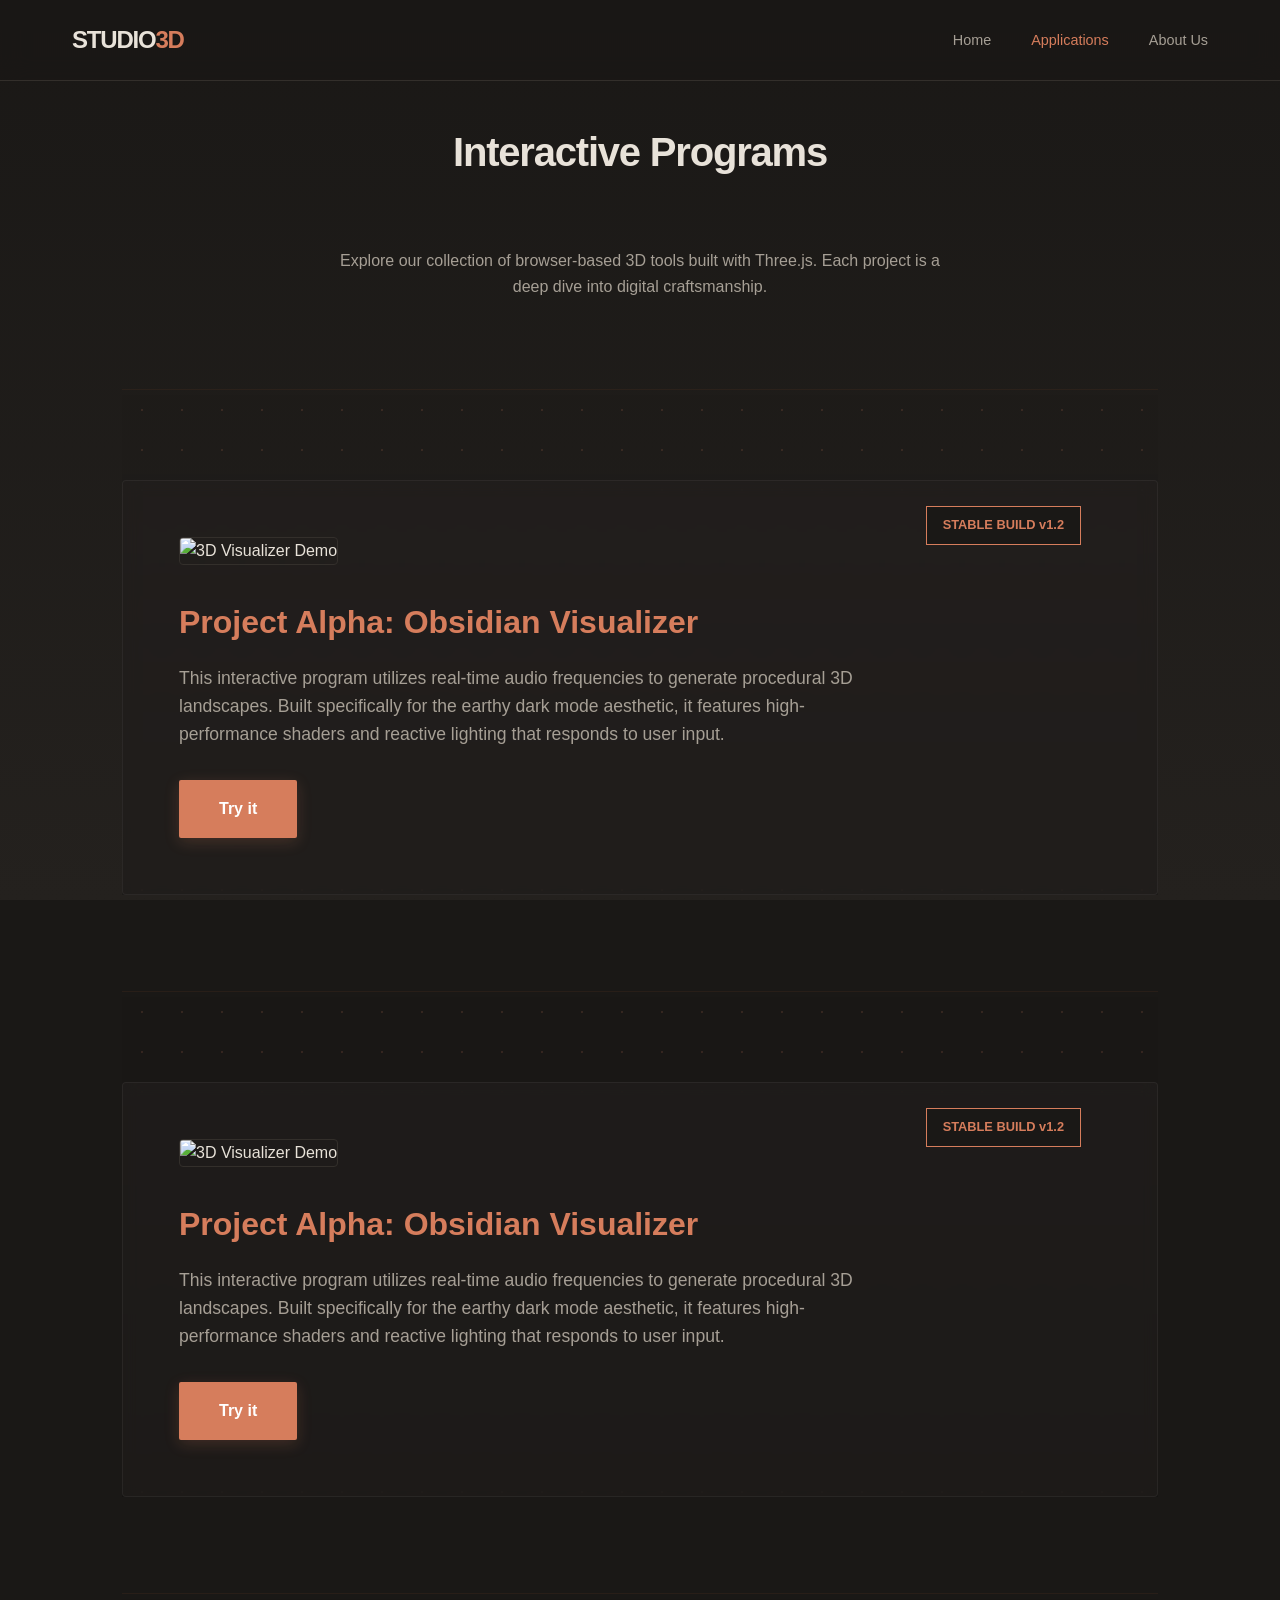
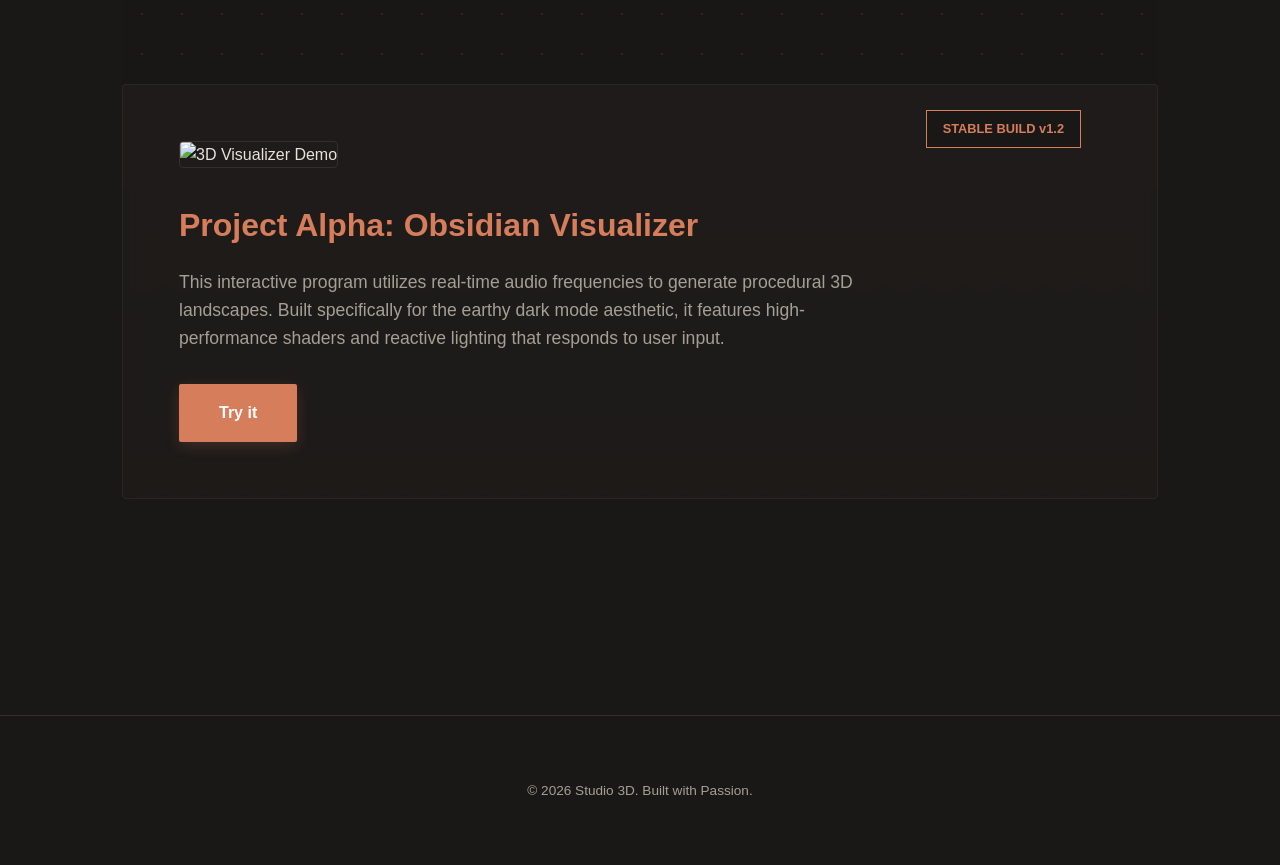
==== applications.html @ 3e65475a "Add html, css and js files" ====
<!DOCTYPE html>
<html lang="en">
<head>
    <meta charset="UTF-8">
    <meta name="viewport" content="width=device-width, initial-scale=1.0">
    <title>Applications | Kreutz Studio</title>
    <link rel="stylesheet" href="style.css">
</head>
<body>

    <!-- 1. Navigation Bar (Matches Index) -->
    <nav class="navbar">
        <div class="nav-container">
            <a href="index.html" class="logo">STUDIO<span>3D</span></a>
            <ul class="nav-links">
                <li><a href="index.html">Home</a></li>
                <li><a href="applications.html" style="color: var(--accent);">Applications</a></li>
                <li><a href="">About Us</a></li>
            </ul>
        </div>
    </nav>

    <!-- Main Content Wrapper -->
    <main class="section">
        <div class="container">
            <header style="margin-bottom: 4rem; text-align: center;">
                <h1 class="section-title">Interactive Programs</h1>
                <p style="color: var(--text-muted); max-width: 600px; margin: 0 auto;">
                    Explore our collection of browser-based 3D tools built with Three.js. 
                    Each project is a deep dive into digital craftsmanship.
                </p>
            </header>

            <!-- 2. Project Demo Section (Single Column List) -->
            <div class="project-list">
                
                <!-- Project Item 1 -->
                <article class="project-item" style="display: flex; flex-direction: column; gap: 2rem; margin-bottom: 6rem;">
                    <div class="project-image" style="position: relative;">
                        <!-- Placeholder for your project screenshot -->
                        <img src="./assets/images/default_user.png" 
                             alt="3D Visualizer Demo" 
                             style="width: 100%; height: 450px; object-fit: cover; border-radius: 4px; border: 1px solid var(--border );">
                        <div style="position: absolute; bottom: 20px; right: 20px; background: var(--bg-deep); padding: 0.5rem 1rem; border: 1px solid var(--accent); color: var(--accent); font-size: 0.8rem; font-weight: 600;">
                            STABLE BUILD v1.2
                        </div>
                    </div>

                    <div class="project-details" style="max-width: 700px;">
                        <h2 style="font-size: 2rem; color: var(--accent); margin-bottom: 1rem;">Project Alpha: Obsidian Visualizer</h2>
                        <p style="color: var(--text-muted); font-size: 1.1rem; margin-bottom: 2rem;">
                            This interactive program utilizes real-time audio frequencies to generate procedural 3D landscapes. 
                            Built specifically for the earthy dark mode aesthetic, it features high-performance shaders 
                            and reactive lighting that responds to user input.
                        </p>
                        <a href="battery-mgt-system-demo.html" class="btn">Try it</a>
                    </div>
                </article>

                <!-- You can easily duplicate the 'project-item' block above for more projects -->

            </div>

            <div class="project-list">
                
                <!-- Project Item 1 -->
                <article class="project-item" style="display: flex; flex-direction: column; gap: 2rem; margin-bottom: 6rem;">
                    <div class="project-image" style="position: relative;">
                        <!-- Placeholder for your project screenshot -->
                        <img src="./assets/images/default_user.png" 
                             alt="3D Visualizer Demo" 
                             style="width: 100%; height: 450px; object-fit: cover; border-radius: 4px; border: 1px solid var(--border );">
                        <div style="position: absolute; bottom: 20px; right: 20px; background: var(--bg-deep); padding: 0.5rem 1rem; border: 1px solid var(--accent); color: var(--accent); font-size: 0.8rem; font-weight: 600;">
                            STABLE BUILD v1.2
                        </div>
                    </div>

                    <div class="project-details" style="max-width: 700px;">
                        <h2 style="font-size: 2rem; color: var(--accent); margin-bottom: 1rem;">Project Alpha: Obsidian Visualizer</h2>
                        <p style="color: var(--text-muted); font-size: 1.1rem; margin-bottom: 2rem;">
                            This interactive program utilizes real-time audio frequencies to generate procedural 3D landscapes. 
                            Built specifically for the earthy dark mode aesthetic, it features high-performance shaders 
                            and reactive lighting that responds to user input.
                        </p>
                        <a href="demo_holder.html" class="btn">Try it</a>
                    </div>
                </article>

                <!-- You can easily duplicate the 'project-item' block above for more projects -->

            </div>

            <div class="project-list">
                
                <!-- Project Item 1 -->
                <article class="project-item" style="display: flex; flex-direction: column; gap: 2rem; margin-bottom: 6rem;">
                    <div class="project-image" style="position: relative;">
                        <!-- Placeholder for your project screenshot -->
                        <img src="./assets/images/default_user.png" 
                             alt="3D Visualizer Demo" 
                             style="width: 100%; height: 450px; object-fit: cover; border-radius: 4px; border: 1px solid var(--border );">
                        <div style="position: absolute; bottom: 20px; right: 20px; background: var(--bg-deep); padding: 0.5rem 1rem; border: 1px solid var(--accent); color: var(--accent); font-size: 0.8rem; font-weight: 600;">
                            STABLE BUILD v1.2
                        </div>
                    </div>

                    <div class="project-details" style="max-width: 700px;">
                        <h2 style="font-size: 2rem; color: var(--accent); margin-bottom: 1rem;">Project Alpha: Obsidian Visualizer</h2>
                        <p style="color: var(--text-muted); font-size: 1.1rem; margin-bottom: 2rem;">
                            This interactive program utilizes real-time audio frequencies to generate procedural 3D landscapes. 
                            Built specifically for the earthy dark mode aesthetic, it features high-performance shaders 
                            and reactive lighting that responds to user input.
                        </p>
                        <a href="#" class="btn">Try it</a>
                    </div>
                </article>

                <!-- You can easily duplicate the 'project-item' block above for more projects -->

            </div>
        </div>
    </main>

    <!-- 3. Footer (Matches Index) -->
    <footer>
        <p>&copy; 2026 Studio 3D. Built with Passion.</p>
    </footer>

</body>
</html>
---- style.css ----
/* Reset and Base Styles */
* {
    margin: 0;
    padding: 0;
    box-sizing: border-box;
}

:root {
    /* Earthy Dark Palette */
    --bg-deep: #1a1816;        /* Deep obsidian clay */
    --bg-surface: #24211e;     /* Muted earth brown */
    --text-main: #e8e2d9;      /* Warm sand / off-white */
    --text-muted: #a69f95;     /* Muted stone grey */
    --accent: #d67d5c;         /* Soft terracotta */
    --accent-glow: rgba(214, 125, 92, 0.2);
    --border: #332f2b;         /* Dark soil border */
    
    --font-main: 'Inter', -apple-system, BlinkMacSystemFont, "Segoe UI", Roboto, sans-serif;
}

body {
    font-family: var(--font-main);
    line-height: 1.6;
    color: var(--text-main);
    background-color: var(--bg-deep);
    overflow-x: hidden;
    -webkit-font-smoothing: antialiased;
}

body::before {
    content: "";
    position: fixed;
    top: 0;
    left: 0;
    width: 100%;
    height: 100%;
    z-index: -2;
    
    /* The Gradient: We use a large scale and animate it based on scroll */
    background: linear-gradient(
        to bottom,
        #1a1816 0%,    /* Obsidian Clay */
        #24211e 100%   /* Muted Earth */
    );
}

.container {
    max-width: 1100px;
    margin: 0 auto;
    padding: 0 2rem;
}

/* Navigation - Using Flexbox */
.navbar {
    position: fixed;
    top: 0;
    width: 100%;
    background: rgba(26, 24, 22, 0.85); /* Blurred dark clay */
    backdrop-filter: blur(12px);
    z-index: 1000;
    border-bottom: 1px solid var(--border);
}

.nav-container {
    display: flex;
    justify-content: space-between;
    align-items: center;
    height: 80px;
    max-width: 1200px;
    margin: 0 auto;
    padding: 0 2rem;
}

.logo {
    font-weight: 700;
    font-size: 1.5rem;
    text-decoration: none;
    color: var(--text-main);
    letter-spacing: -0.05em;
}

.logo span {
    color: var(--accent);
}

.nav-links {
    display: flex;
    list-style: none;
}

.nav-links li {
    margin-left: 2.5rem;
}

.nav-links a {
    text-decoration: none;
    color: var(--text-muted);
    font-size: 0.9rem;
    font-weight: 400;
    transition: all 0.3s ease;
}

.nav-links a:hover {
    color: var(--accent);
}

/* Hero Section */
.hero {
    position: relative;
    height: 100vh;
    display: flex;
    align-items: center;
    justify-content: center;
    text-align: center;
    background: radial-gradient(circle at center, #24211e 0%, #1a1816 100%);
}

#canvas-container {
    position: absolute;
    top: 0;
    left: 0;
    width: 100%;
    height: 100%;
    z-index: 1;
    opacity: 0.7; /* Subtler integration for dark mode */
}

.hero-content {
    position: relative;
    z-index: 2;
    max-width: 800px;
}

.hero h1 {
    font-size: 4.5rem;
    font-weight: 700;
    margin-bottom: 1rem;
    letter-spacing: -0.04em;
    color: var(--text-main);
}

.hero p {
    font-size: 1.25rem;
    margin-bottom: 2.5rem;
    font-weight: 300;
    color: var(--text-muted);
}

.btn {
    display: inline-block;
    padding: 1rem 2.5rem;
    background: var(--accent);
    color: white;
    text-decoration: none;
    font-weight: 600;
    border-radius: 2px; /* Sharper, more modern edges */
    transition: all 0.3s ease;
    box-shadow: 0 4px 15px var(--accent-glow);
}

.btn:hover {
    transform: translateY(-2px);
    background: #e08e6f;
    box-shadow: 0 6px 20px var(--accent-glow);
}

/* Section Styling */
.section {
    padding: 120px 0;
}

.section-title {
    font-size: 2.5rem;
    font-weight: 700;
    margin-bottom: 4rem;
    text-align: center;
    letter-spacing: -0.03em;
}

/* App Grid - Using CSS Grid */
.app-grid {
    display: grid;
    grid-template-columns: repeat(auto-fit, minmax(300px, 1fr));
    gap: 2.5rem;
}

.app-card {
    padding: 3.5rem 2.5rem;
    background: var(--bg-surface);
    border: 1px solid var(--border);
    border-radius: 4px;
    transition: all 0.4s cubic-bezier(0.165, 0.84, 0.44, 1);
}

.app-card:hover {
    border-color: var(--accent);
    transform: translateY(-5px);
    background: #2c2925;
}

.app-card h3 {
    margin-bottom: 1rem;
    font-weight: 600;
    color: var(--accent);
}

.app-card p {
    color: var(--text-muted);
}

/* Project Demo - Items */

.project-list {
    position: relative;
    /* We use a gradient background here that blends from transparent 
       to a textured pattern to show 'progression' */
    background-image: 
        /* The Dot Grid */
        radial-gradient(rgba(214, 125, 92, 0.15) 1px, transparent 1px),
        /* A subtle horizontal 'scanline' texture */
        linear-gradient(to bottom, transparent, rgba(0,0,0,0.2));
    background-size: 40px 40px, 100% 100%;
    
    /* This ensures the grid only appears as you get to the projects */
    margin-top: 10vh;
    padding-top: 10vh;
    border-top: 1px solid rgba(214, 125, 92, 0.1);
}

.project-item {
    /* Glassmorphism effect to let the grid peek through slightly */
    background: rgba(36, 33, 30, 0.6);
    backdrop-filter: blur(8px);
    -webkit-backdrop-filter: blur(8px);
    border: 1px solid rgba(255, 255, 255, 0.05);
    padding: 3.5rem;
    border-radius: 4px;
    transition: all 0.6s cubic-bezier(0.16, 1, 0.3, 1);
}

.project-item:hover {
    border-color: var(--accent);
    transform: translateY(-8px);
    background: rgba(36, 33, 30, 0.8);
}

/* === BMS DEMO STYLES === */

.demo-container {
    display: flex;
    flex-direction: column;
    align-items: center;
    width: 100%;
    height: 100vh;
}

.controls-panel {
    background-color: #2a2a2a;
    padding: 15px 25px;
    border-radius: 0 0 12px 12px;
    box-shadow: 0 4px 15px rgba(0,0,0,0.3);
    display: flex;
    gap: 30px;
    z-index: 10; /* Ensure controls are on top of the canvas */
}

.slider-group {
    display: flex;
    flex-direction: column;
    align-items: center;
}

.slider-group label {
    font-size: 0.9em;
    margin-bottom: 5px;
}

#scene-container {
    width: 100%;
    flex-grow: 1; /* Make the scene take up the rest of the vertical space */
}

#scene-container canvas {
    display: block; /* Fixes potential layout issues */
}


/* About Us - Flexbox for Layout */
.about-bg {
    background-color: var(--bg-surface);
}

.about-flex {
    display: flex;
    align-items: center;
    gap: 5rem;
}

.about-image {
    flex: 1;
    position: relative;
}

.about-image::after {
    content: '';
    position: absolute;
    top: 15px;
    left: 15px;
    right: -15px;
    bottom: -15px;
    border: 1px solid var(--accent);
    z-index: -1;
    opacity: 0.3;
}

.about-image img {
    width: 100%;
    display: block;
    border-radius: 2px;
    filter: sepia(20%) contrast(1.1); /* Slight earthy tint */
}

.about-text {
    flex: 1;
}

.about-text .section-title {
    text-align: left;
    margin-bottom: 2rem;
}

.about-text p {
    margin-bottom: 1.5rem;
    color: var(--text-muted);
}

footer {
    padding: 4rem;
    text-align: center;
    font-size: 0.85rem;
    color: var(--text-muted);
    background: var(--bg-deep);
    border-top: 1px solid var(--border);
}

/* Responsive */
@media (max-width: 900px) {
    .about-flex {
        flex-direction: column;
        gap: 3rem;
    }
    .hero h1 {
        font-size: 3rem;
    }
    .nav-links {
        display: none;
    }
}
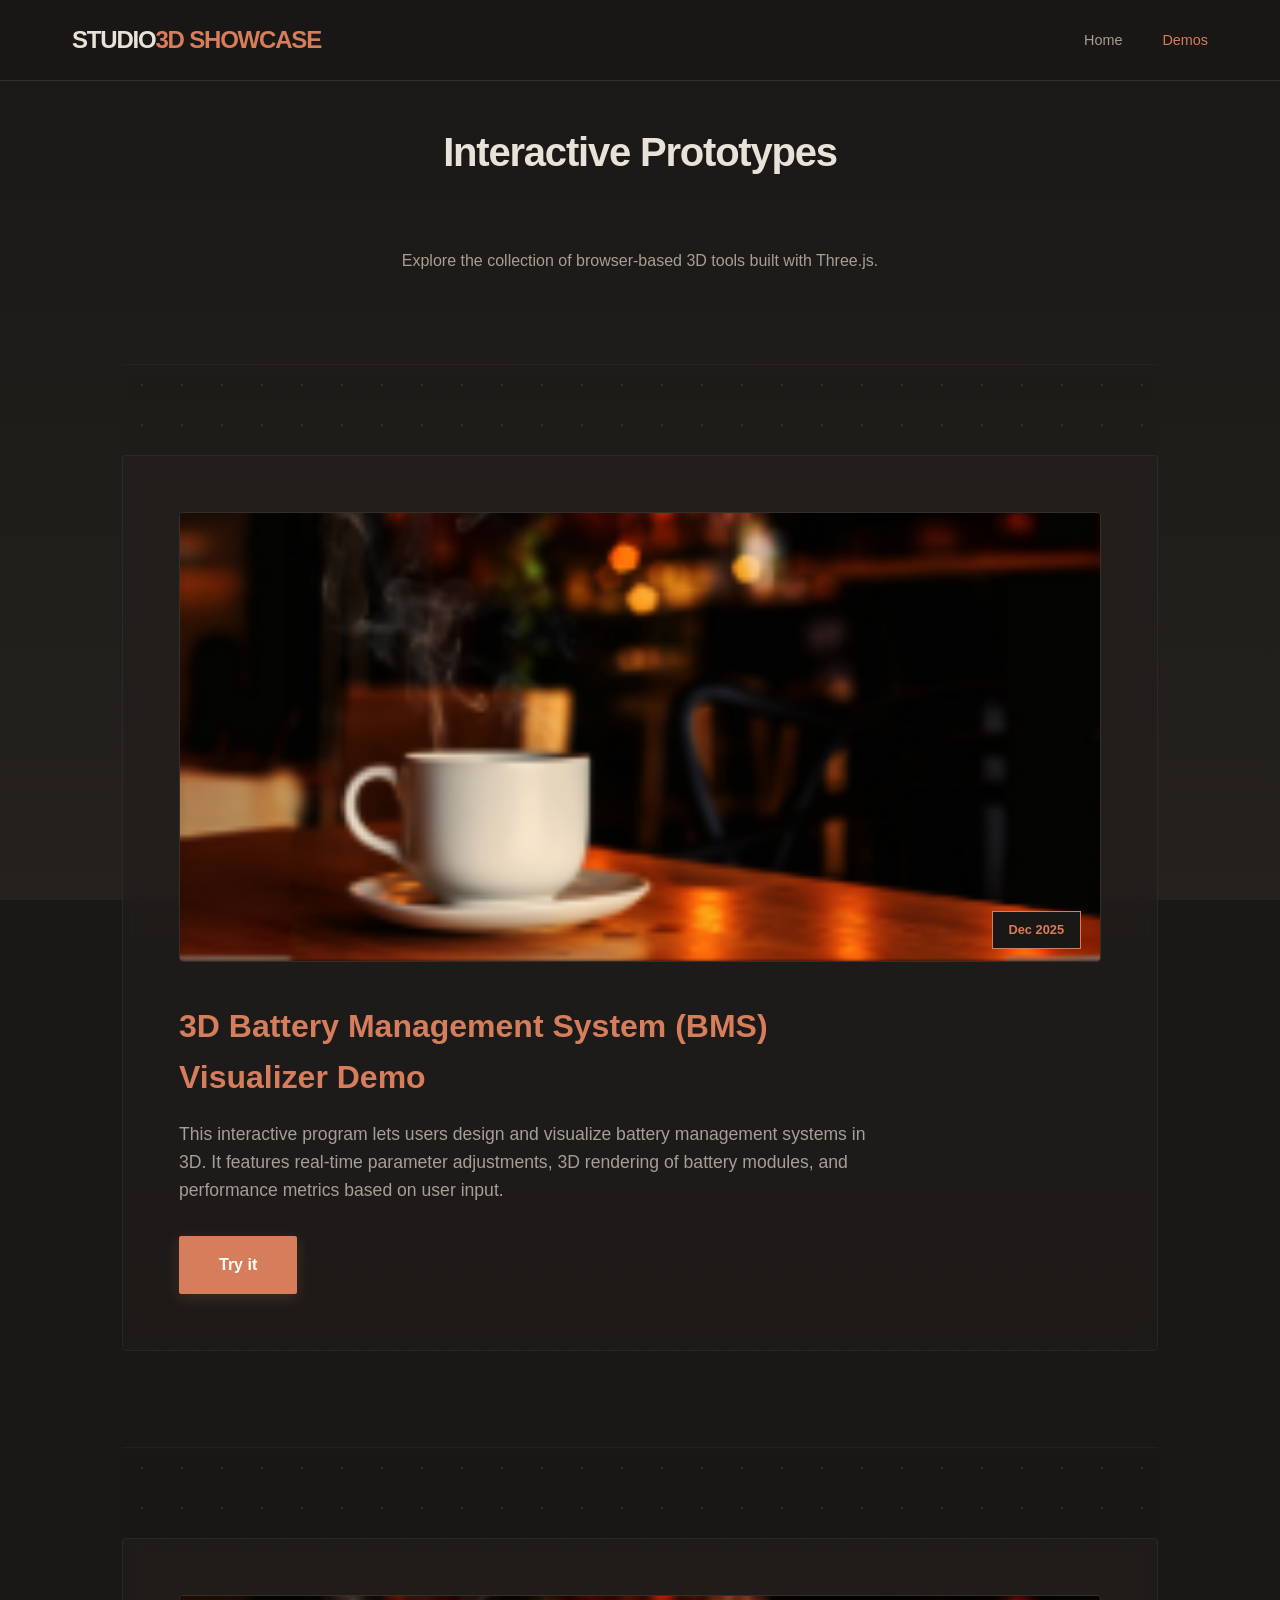
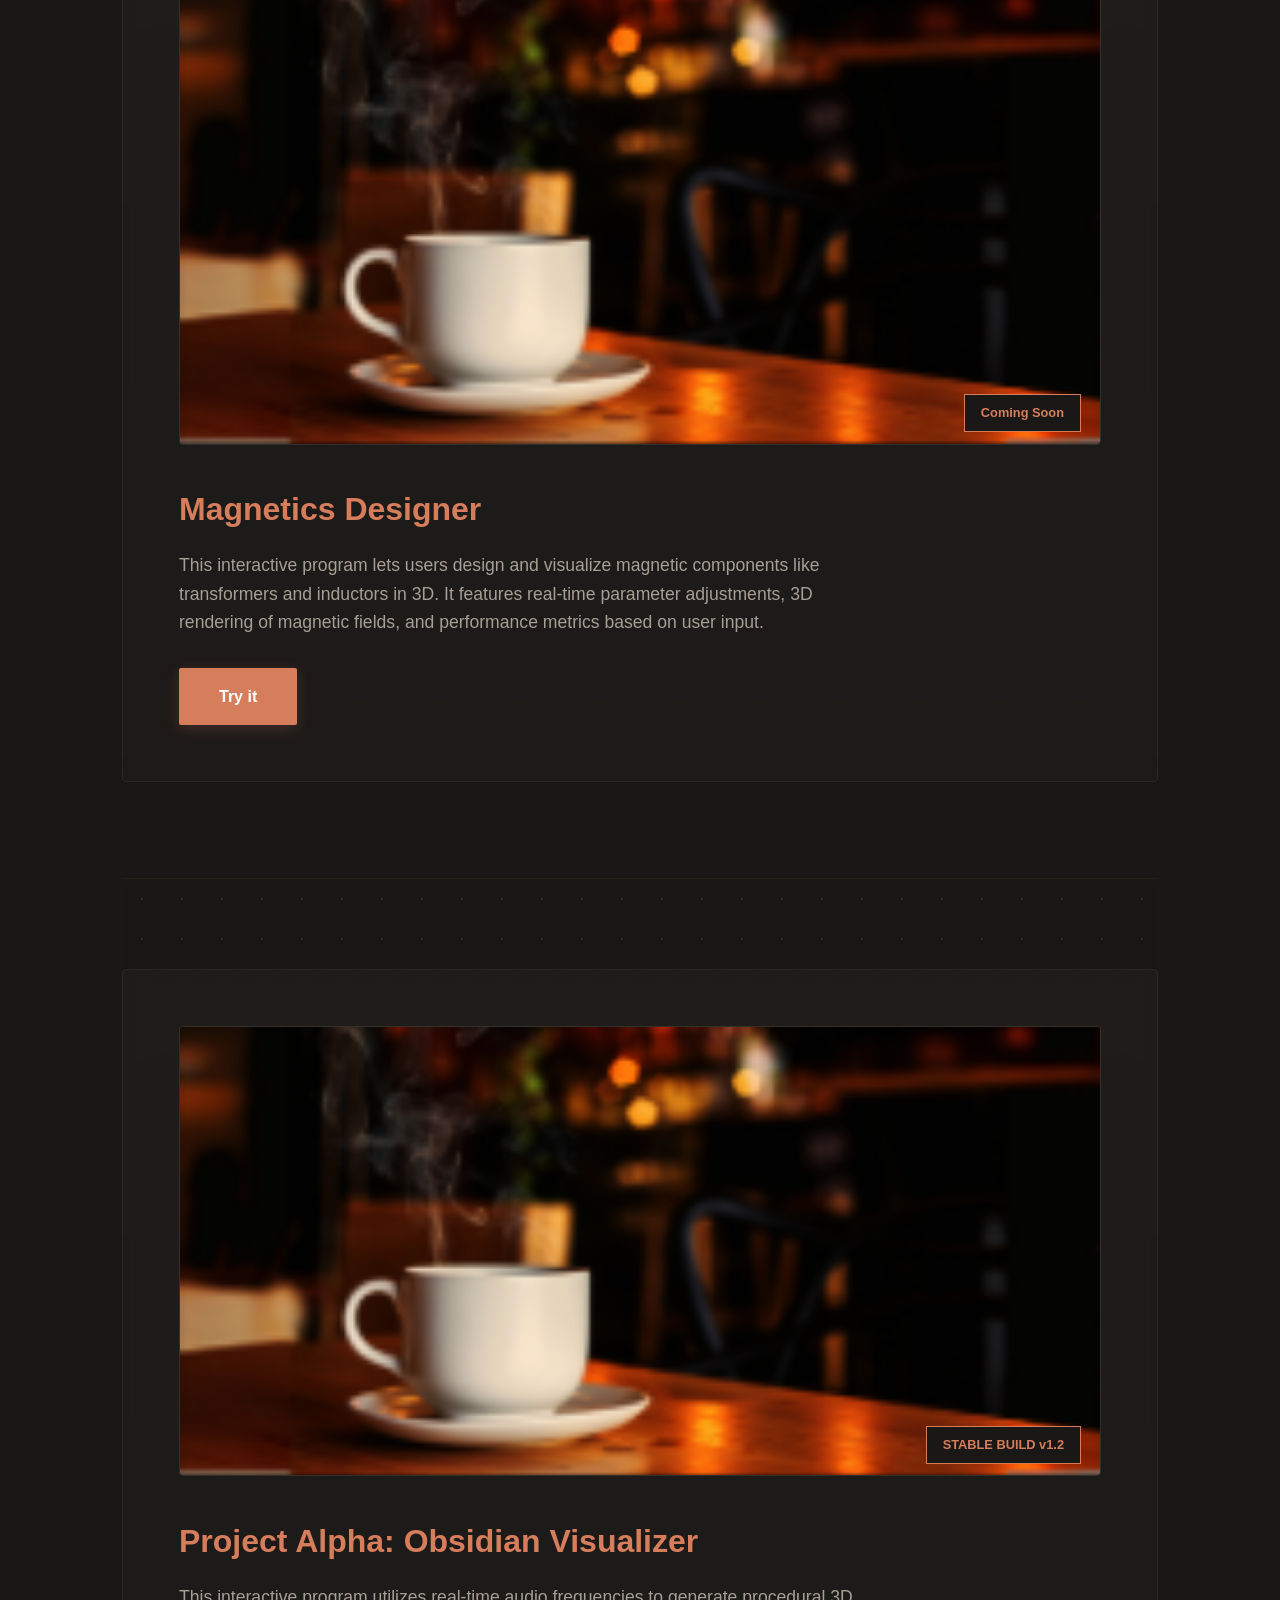
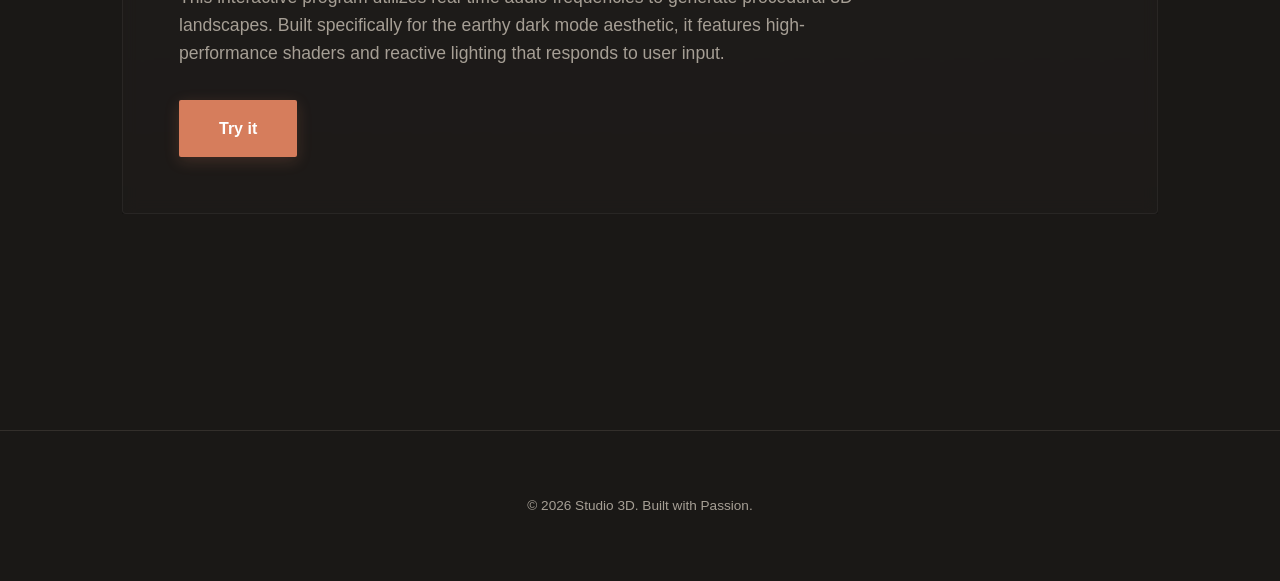
==== commit 934137da: "Content update on all pages" ====
--- a/applications.html
+++ b/applications.html
@@ -8,58 +8,24 @@
 </head>
 <body>
 
-    <!-- 1. Navigation Bar (Matches Index) -->
     <nav class="navbar">
         <div class="nav-container">
-            <a href="index.html" class="logo">STUDIO<span>3D</span></a>
+            <a href="index.html" class="logo">STUDIO<span>3D SHOWCASE</span></a>
             <ul class="nav-links">
                 <li><a href="index.html">Home</a></li>
-                <li><a href="applications.html" style="color: var(--accent);">Applications</a></li>
-                <li><a href="">About Us</a></li>
+                <li><a href="applications.html" style="color: var(--accent);">Demos</a></li>
             </ul>
         </div>
     </nav>
 
-    <!-- Main Content Wrapper -->
     <main class="section">
         <div class="container">
             <header style="margin-bottom: 4rem; text-align: center;">
-                <h1 class="section-title">Interactive Programs</h1>
+                <h1 class="section-title">Interactive Prototypes</h1>
                 <p style="color: var(--text-muted); max-width: 600px; margin: 0 auto;">
-                    Explore our collection of browser-based 3D tools built with Three.js. 
-                    Each project is a deep dive into digital craftsmanship.
+                    Explore the collection of browser-based 3D tools built with Three.js.
                 </p>
             </header>
-
-            <!-- 2. Project Demo Section (Single Column List) -->
-            <div class="project-list">
-                
-                <!-- Project Item 1 -->
-                <article class="project-item" style="display: flex; flex-direction: column; gap: 2rem; margin-bottom: 6rem;">
-                    <div class="project-image" style="position: relative;">
-                        <!-- Placeholder for your project screenshot -->
-                        <img src="./assets/images/default_user.png" 
-                             alt="3D Visualizer Demo" 
-                             style="width: 100%; height: 450px; object-fit: cover; border-radius: 4px; border: 1px solid var(--border );">
-                        <div style="position: absolute; bottom: 20px; right: 20px; background: var(--bg-deep); padding: 0.5rem 1rem; border: 1px solid var(--accent); color: var(--accent); font-size: 0.8rem; font-weight: 600;">
-                            STABLE BUILD v1.2
-                        </div>
-                    </div>
-
-                    <div class="project-details" style="max-width: 700px;">
-                        <h2 style="font-size: 2rem; color: var(--accent); margin-bottom: 1rem;">Project Alpha: Obsidian Visualizer</h2>
-                        <p style="color: var(--text-muted); font-size: 1.1rem; margin-bottom: 2rem;">
-                            This interactive program utilizes real-time audio frequencies to generate procedural 3D landscapes. 
-                            Built specifically for the earthy dark mode aesthetic, it features high-performance shaders 
-                            and reactive lighting that responds to user input.
-                        </p>
-                        <a href="battery-mgt-system-demo.html" class="btn">Try it</a>
-                    </div>
-                </article>
-
-                <!-- You can easily duplicate the 'project-item' block above for more projects -->
-
-            </div>
 
             <div class="project-list">
                 
@@ -68,31 +34,54 @@
                     <div class="project-image" style="position: relative;">
                         <!-- Placeholder for your project screenshot -->
                         <img src="./assets/images/default_user.png" 
-                             alt="3D Visualizer Demo" 
+                             alt="3D Battery Management System (BMS) Visualizer Demo" 
                              style="width: 100%; height: 450px; object-fit: cover; border-radius: 4px; border: 1px solid var(--border );">
                         <div style="position: absolute; bottom: 20px; right: 20px; background: var(--bg-deep); padding: 0.5rem 1rem; border: 1px solid var(--accent); color: var(--accent); font-size: 0.8rem; font-weight: 600;">
-                            STABLE BUILD v1.2
+                            Dec 2025
                         </div>
                     </div>
 
                     <div class="project-details" style="max-width: 700px;">
-                        <h2 style="font-size: 2rem; color: var(--accent); margin-bottom: 1rem;">Project Alpha: Obsidian Visualizer</h2>
+                        <h2 style="font-size: 2rem; color: var(--accent); margin-bottom: 1rem;">3D Battery Management System (BMS) Visualizer Demo</h2>
                         <p style="color: var(--text-muted); font-size: 1.1rem; margin-bottom: 2rem;">
-                            This interactive program utilizes real-time audio frequencies to generate procedural 3D landscapes. 
-                            Built specifically for the earthy dark mode aesthetic, it features high-performance shaders 
-                            and reactive lighting that responds to user input.
+                            This interactive program lets users design and visualize battery management systems in 3D. 
+                            It features real-time parameter adjustments, 3D rendering of battery modules, and performance metrics based on user input.
+                        </p>
+                        <a href="battery-mgt-system-demo.html" class="btn">Try it</a>
+                    </div>
+                </article>
+
+            </div>
+
+            <div class="project-list">
+                
+                <!-- Project Item 2 -->
+                <article class="project-item" style="display: flex; flex-direction: column; gap: 2rem; margin-bottom: 6rem;">
+                    <div class="project-image" style="position: relative;">
+                        <!-- Placeholder for your project screenshot -->
+                        <img src="./assets/images/default_user.png" 
+                             alt="Magnetics Designer" 
+                             style="width: 100%; height: 450px; object-fit: cover; border-radius: 4px; border: 1px solid var(--border );">
+                        <div style="position: absolute; bottom: 20px; right: 20px; background: var(--bg-deep); padding: 0.5rem 1rem; border: 1px solid var(--accent); color: var(--accent); font-size: 0.8rem; font-weight: 600;">
+                            Coming Soon
+                        </div>
+                    </div>
+
+                    <div class="project-details" style="max-width: 700px;">
+                        <h2 style="font-size: 2rem; color: var(--accent); margin-bottom: 1rem;">Magnetics Designer</h2>
+                        <p style="color: var(--text-muted); font-size: 1.1rem; margin-bottom: 2rem;">
+                            This interactive program lets users design and visualize magnetic components like transformers and inductors in 3D. 
+                            It features real-time parameter adjustments, 3D rendering of magnetic fields, and performance metrics based on user input.
                         </p>
                         <a href="demo_holder.html" class="btn">Try it</a>
                     </div>
                 </article>
 
-                <!-- You can easily duplicate the 'project-item' block above for more projects -->
-
             </div>
 
             <div class="project-list">
                 
-                <!-- Project Item 1 -->
+                <!-- Project Item 3 -->
                 <article class="project-item" style="display: flex; flex-direction: column; gap: 2rem; margin-bottom: 6rem;">
                     <div class="project-image" style="position: relative;">
                         <!-- Placeholder for your project screenshot -->
@@ -115,13 +104,10 @@
                     </div>
                 </article>
 
-                <!-- You can easily duplicate the 'project-item' block above for more projects -->
-
             </div>
         </div>
     </main>
 
-    <!-- 3. Footer (Matches Index) -->
     <footer>
         <p>&copy; 2026 Studio 3D. Built with Passion.</p>
     </footer>
